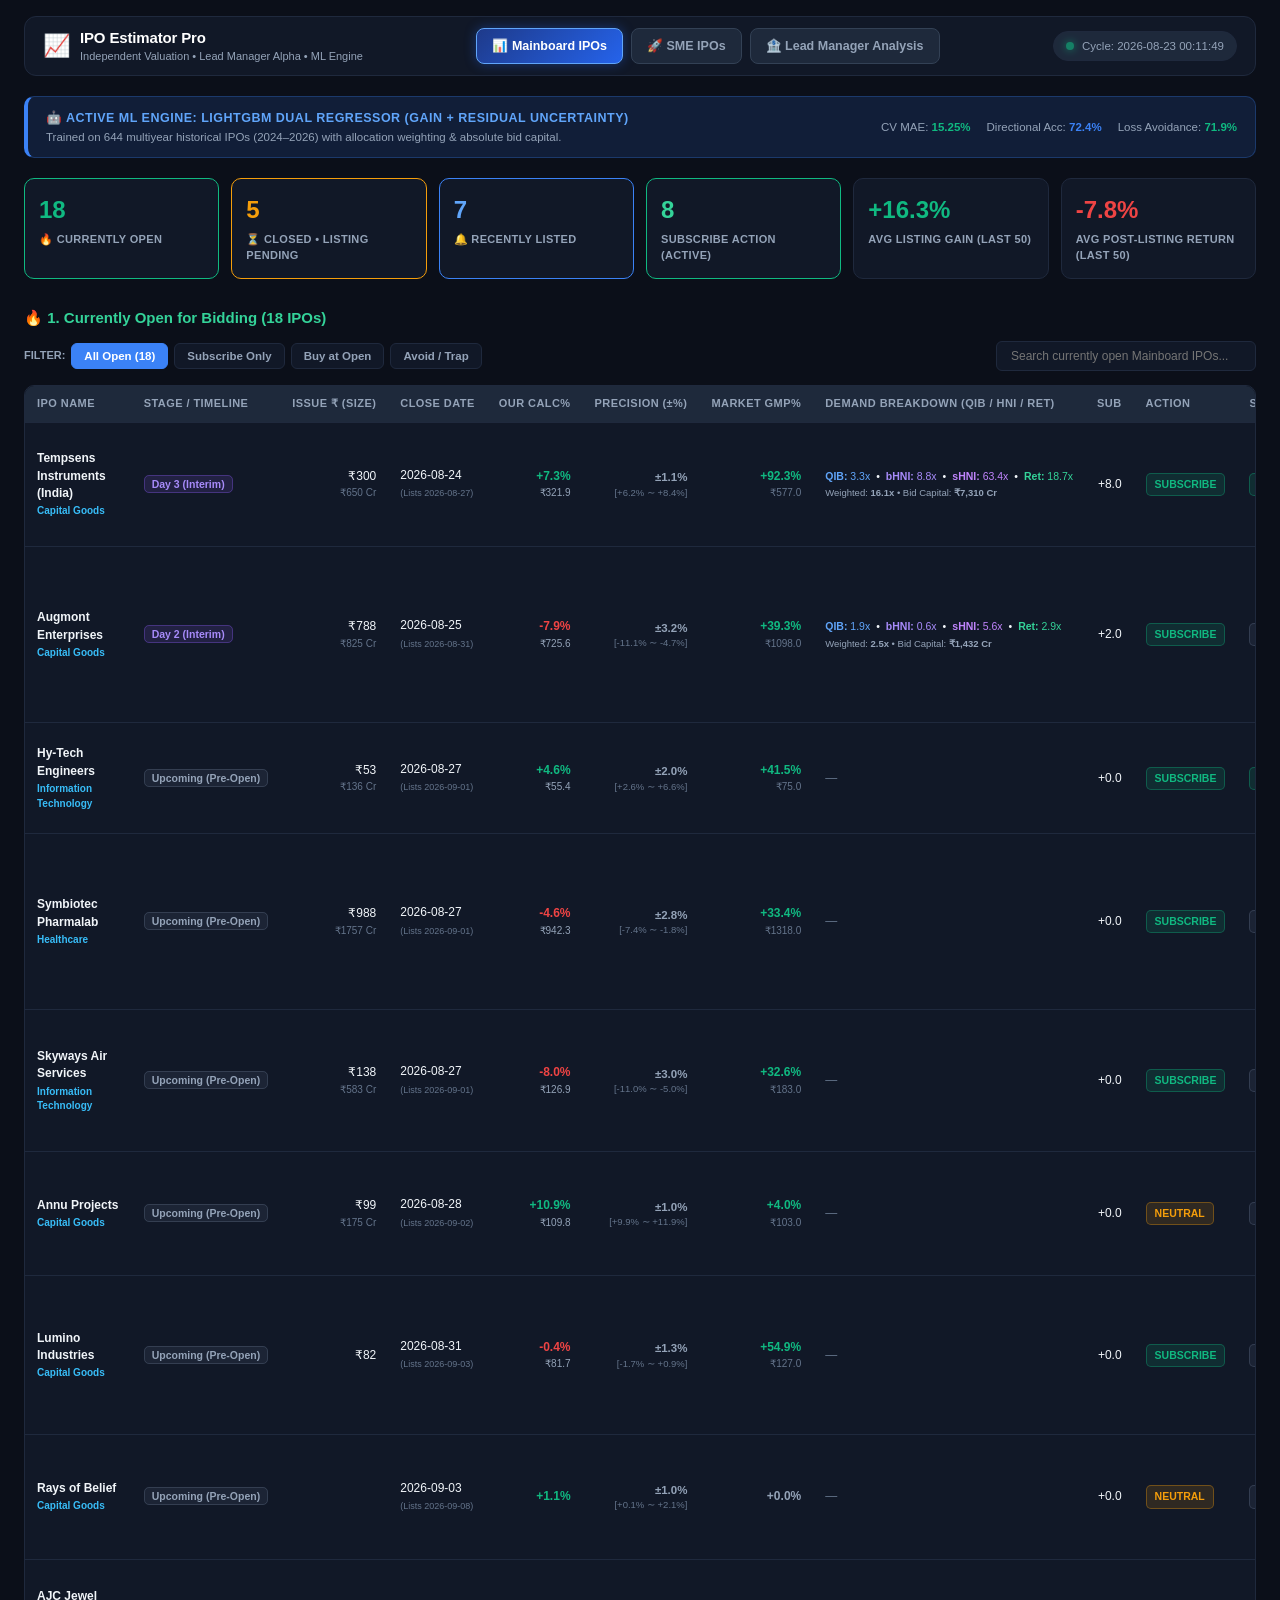
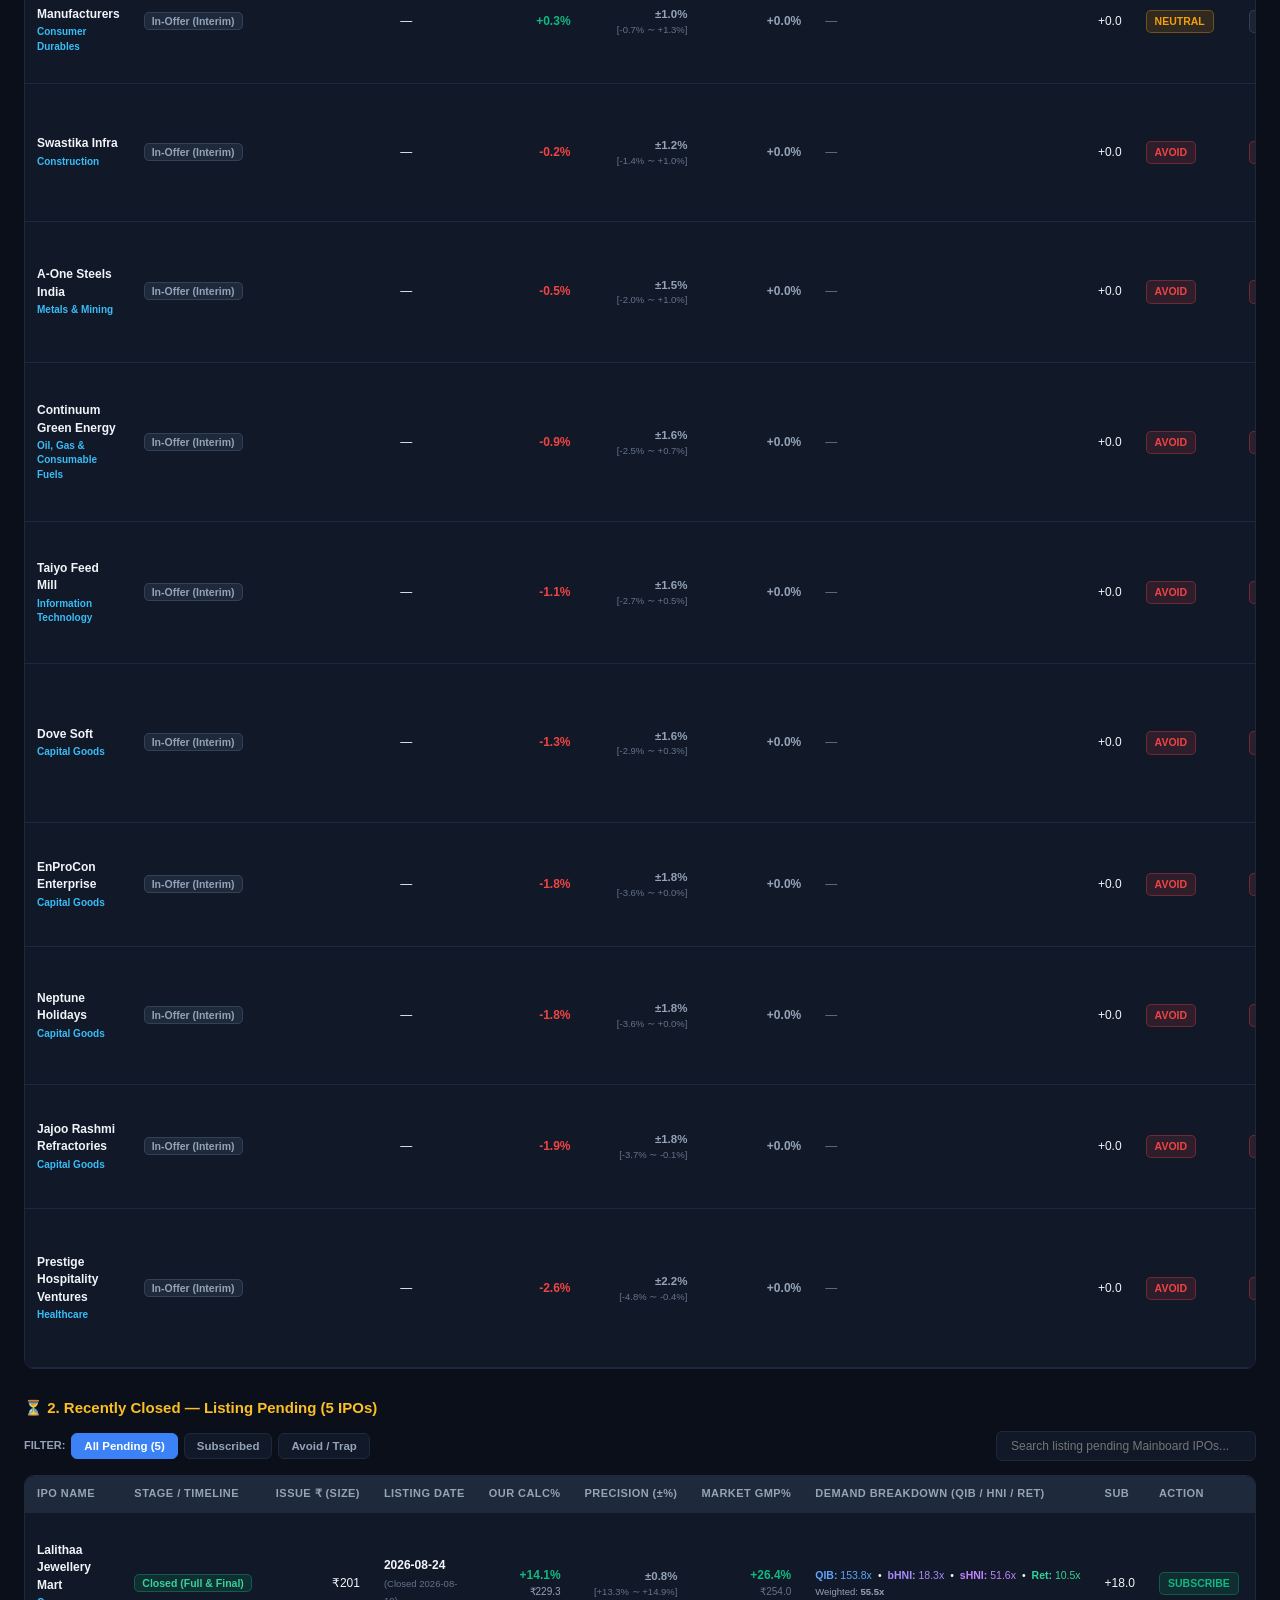
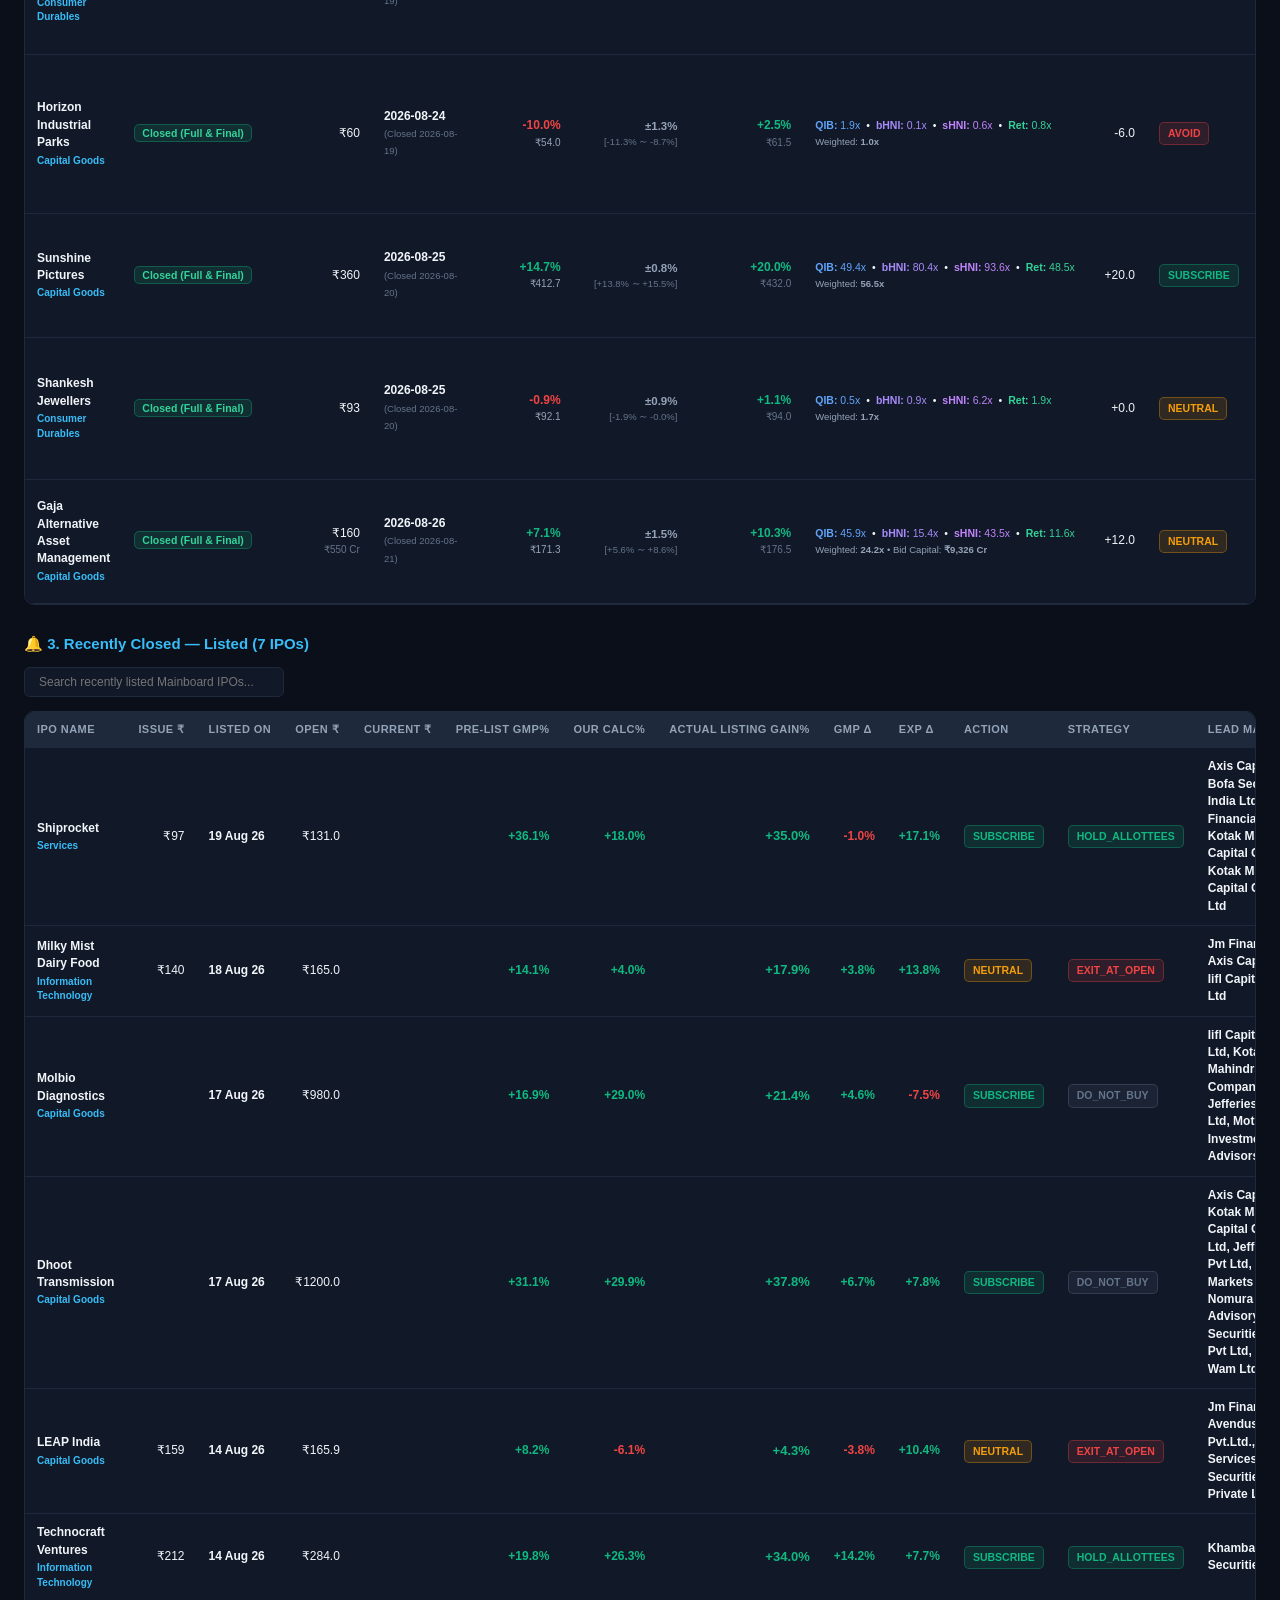
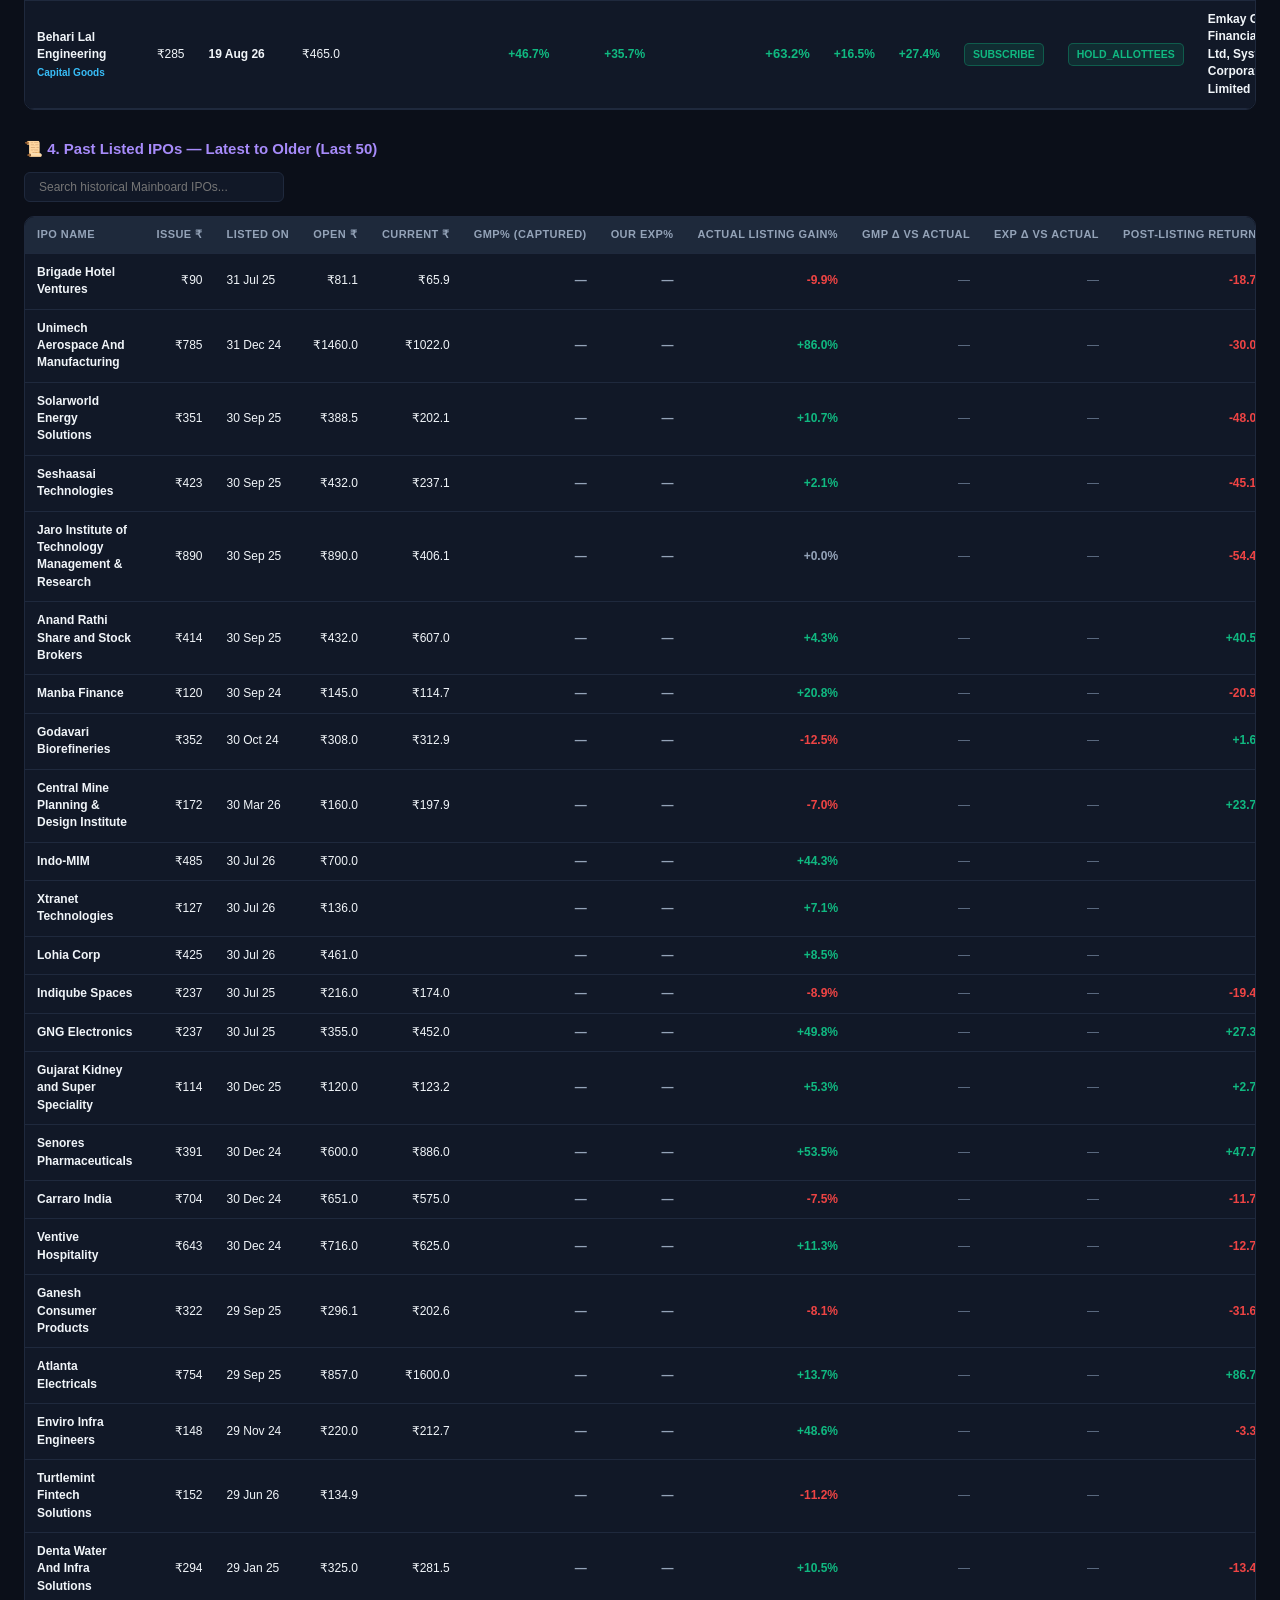
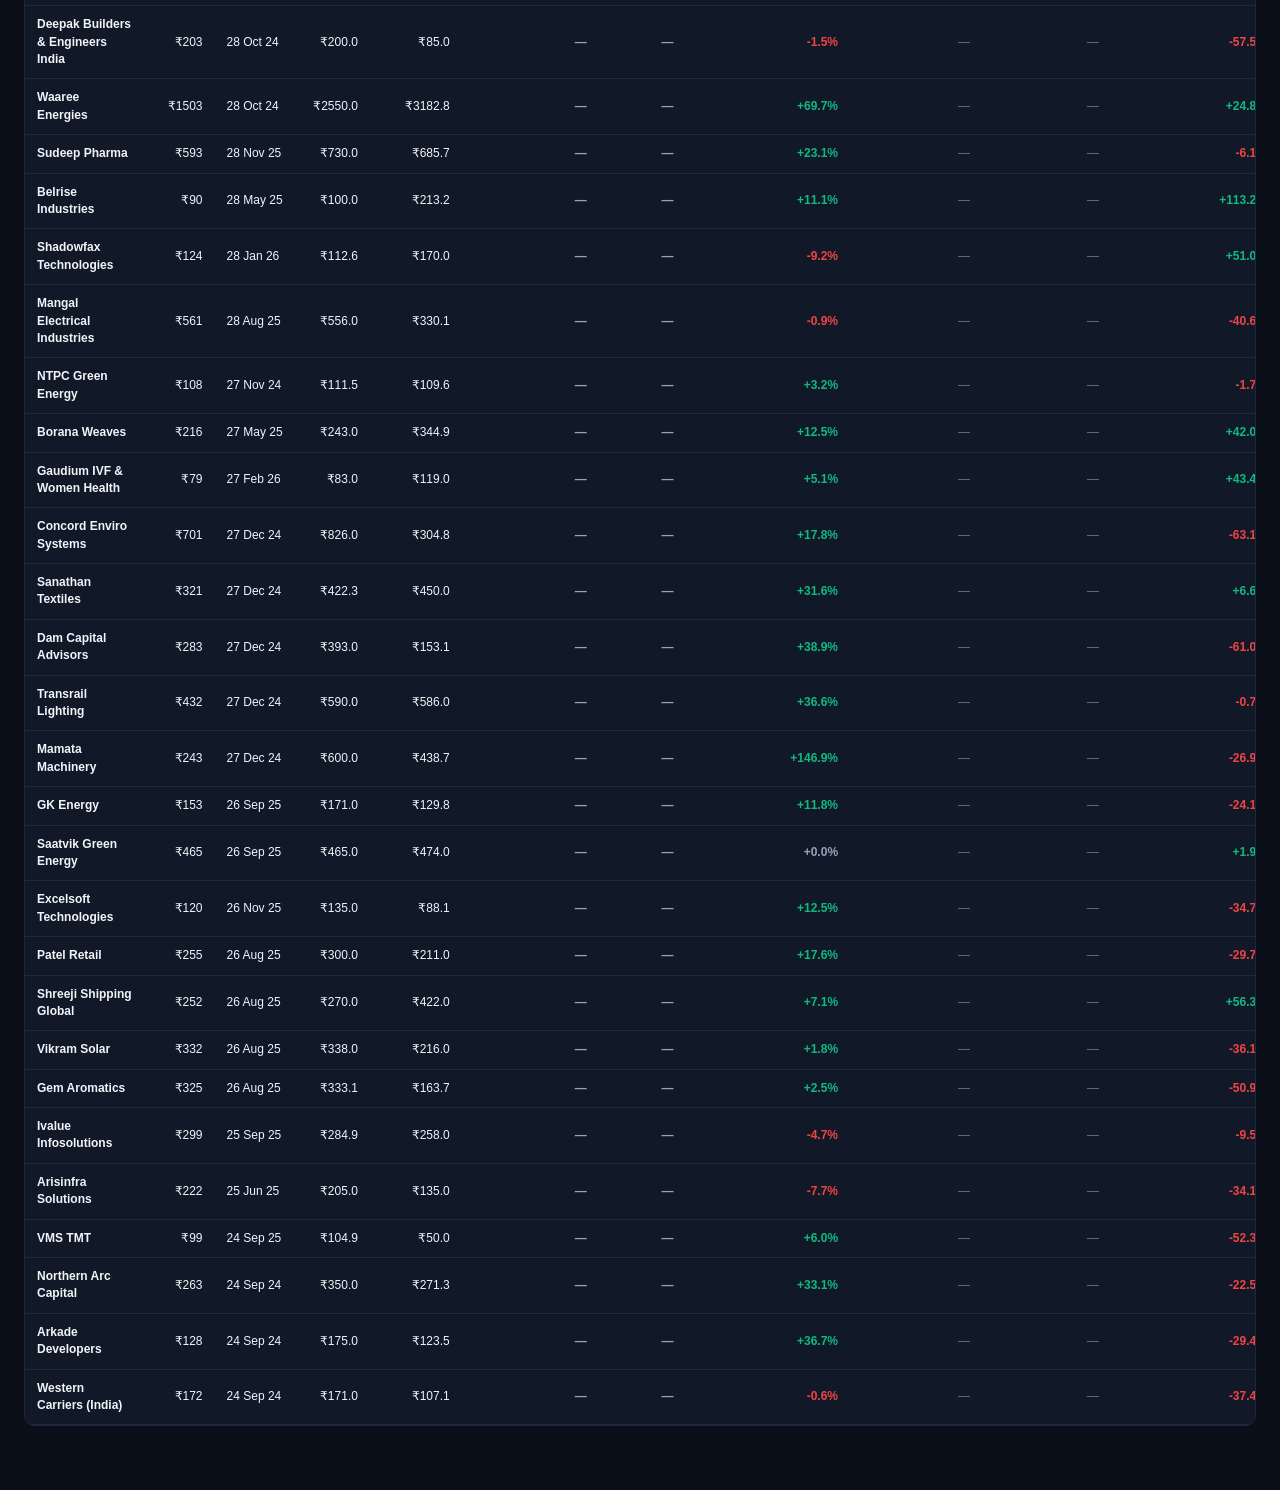
==== index.html @ 4bf1fa82 "Auto-update IPO static site: 2026-08-23 00:11:55" ====
<!DOCTYPE html>
<html lang="en">
<head>
<meta charset="utf-8">
<meta http-equiv="refresh" content="0; url=mainboard.html">
<title>IPO Estimator Pro</title>
<link rel="stylesheet" href="css/styles.css">
</head>
<body style="display:flex;justify-content:center;align-items:center;min-height:80vh;text-align:center;">
  <div class="card" style="padding:30px 40px;max-width:480px;">
    <h2 style="font-size:20px;color:#fff;margin-bottom:10px;">📈 IPO Estimator Pro</h2>
    <p style="color:var(--dim);margin-bottom:20px;font-size:13px;">Redirecting to Mainboard IPOs...</p>
    <a href="mainboard.html" class="nav-tab active" style="display:inline-block;">Go to Mainboard IPOs &rarr;</a>
  </div>
</body>
</html>
---- css/styles.css ----
/* IPO Estimator Pro - Static Design System */
:root {
  --bg: #0b0f19;
  --surface: #111827;
  --surface-2: #1e293b;
  --surface-3: #243048;
  --border: #1f293d;
  --border-light: #334155;
  --text: #f1f5f9;
  --dim: #94a3b8;
  --dim-2: #64748b;
  --green: #10b981;
  --green-glow: #10b98133;
  --red: #ef4444;
  --red-glow: #ef444433;
  --amber: #f59e0b;
  --amber-glow: #f59e0b33;
  --blue: #3b82f6;
  --purple: #8b5cf6;
  --cyan: #06b6d4;
}

* { box-sizing: border-box; margin: 0; padding: 0; }
body {
  font-family: -apple-system, BlinkMacSystemFont, "Segoe UI", Roboto, "Helvetica Neue", Arial, sans-serif;
  background: var(--bg);
  color: var(--text);
  padding: 16px 24px 40px;
  line-height: 1.45;
  font-size: 13px;
}

/* Nav Header */
.main-nav {
  display: flex;
  justify-content: space-between;
  align-items: center;
  background: var(--surface);
  border: 1px solid var(--border);
  border-radius: 12px;
  padding: 10px 18px;
  margin-bottom: 20px;
  flex-wrap: wrap;
  gap: 12px;
}
.nav-brand { display: flex; align-items: center; gap: 10px; }
.brand-icon { font-size: 22px; }
.brand-title { font-size: 15px; font-weight: 800; color: #fff; letter-spacing: -0.01em; }
.brand-sub { font-size: 11px; color: var(--dim); }
.nav-links { display: flex; gap: 8px; }
.nav-tab {
  display: inline-flex;
  align-items: center;
  gap: 6px;
  padding: 8px 15px;
  background: var(--surface-2);
  border: 1px solid var(--border-light);
  border-radius: 8px;
  color: var(--dim);
  text-decoration: none;
  font-size: 12.5px;
  font-weight: 700;
  transition: all 0.15s ease;
}
.nav-tab:hover { background: var(--surface-3); color: #fff; border-color: var(--blue); }
.nav-tab.active {
  background: linear-gradient(135deg, #1e3a8a, #2563eb);
  color: #fff;
  border-color: #60a5fa;
  box-shadow: 0 0 12px rgba(37,99,235,0.4);
}
.nav-meta {
  display: flex;
  align-items: center;
  gap: 8px;
  font-size: 11.5px;
  color: var(--dim);
  background: var(--surface-2);
  padding: 6px 12px;
  border-radius: 20px;
  border: 1px solid var(--border);
}
.pulse-dot {
  width: 8px;
  height: 8px;
  background: var(--green);
  border-radius: 50%;
  box-shadow: 0 0 8px var(--green);
  animation: pulse 2s infinite;
}
@keyframes pulse { 0%, 100% { opacity: 1; } 50% { opacity: 0.4; } }

/* Cards */
.cards {
  display: grid;
  grid-template-columns: repeat(auto-fit, minmax(170px, 1fr));
  gap: 12px;
  margin-bottom: 20px;
}
.card {
  background: var(--surface);
  border: 1px solid var(--border);
  border-radius: 10px;
  padding: 14px;
  transition: transform 0.1s ease;
}
.card:hover { transform: translateY(-2px); }
.card .cnum { font-size: 24px; font-weight: 800; color: #fff; }
.card .clbl { font-size: 11px; color: var(--dim); margin-top: 4px; font-weight: 600; text-transform: uppercase; letter-spacing: 0.03em; }

/* ML Banner */
.ml-banner {
  background: #111e38;
  border: 1px solid #3b82f644;
  border-left: 4px solid var(--blue);
  border-radius: 10px;
  padding: 12px 18px;
  margin-bottom: 20px;
  display: flex;
  justify-content: space-between;
  align-items: center;
  flex-wrap: wrap;
  gap: 12px;
}
.ml-title { font-size: 12.5px; font-weight: 800; color: #60a5fa; letter-spacing: 0.04em; text-transform: uppercase; }
.ml-desc { font-size: 11.5px; color: var(--dim); margin-top: 2px; }
.ml-stats { display: flex; gap: 16px; font-size: 11.5px; }

/* Toolbar & Filters */
.toolbar {
  display: flex;
  justify-content: space-between;
  align-items: center;
  margin-bottom: 14px;
  flex-wrap: wrap;
  gap: 10px;
}
.filter-group { display: flex; align-items: center; gap: 6px; flex-wrap: wrap; }
.pill-filter {
  background: var(--surface);
  border: 1px solid var(--border);
  color: var(--dim);
  padding: 6px 12px;
  border-radius: 6px;
  font-size: 11.5px;
  font-weight: 600;
  cursor: pointer;
  transition: all 0.15s ease;
}
.pill-filter:hover { background: var(--surface-2); color: #fff; border-color: var(--border-light); }
.pill-filter.active { background: var(--blue); color: #fff; border-color: var(--blue); }
.search-box {
  background: var(--surface);
  border: 1px solid var(--border);
  color: #fff;
  padding: 7px 14px;
  border-radius: 6px;
  font-size: 12px;
  min-width: 260px;
  outline: none;
}
.search-box:focus { border-color: var(--blue); }

/* Tables */
.table-container {
  background: var(--surface);
  border: 1px solid var(--border);
  border-radius: 10px;
  overflow-x: auto;
  margin-bottom: 24px;
}
table { width: 100%; border-collapse: collapse; font-size: 12px; text-align: left; }
th {
  background: var(--surface-2);
  color: var(--dim);
  font-size: 11px;
  font-weight: 700;
  text-transform: uppercase;
  letter-spacing: 0.04em;
  padding: 10px 12px;
  border-bottom: 1px solid var(--border);
  white-space: nowrap;
}
td {
  padding: 10px 12px;
  border-bottom: 1px solid var(--border);
  color: var(--text);
  vertical-align: middle;
}
tr:hover td { background: rgba(255,255,255,0.02); }
.num { text-align: right; font-variant-numeric: tabular-nums; }
.dim { color: var(--dim-2); }
.sec-hdr {
  font-size: 15px;
  font-weight: 800;
  color: #fff;
  margin: 28px 0 12px;
  display: flex;
  align-items: center;
  gap: 8px;
}

/* Badges */
.badge-rec, .badge-strat {
  display: inline-block;
  padding: 3px 8px;
  border-radius: 5px;
  font-size: 10.5px;
  font-weight: 700;
  white-space: nowrap;
}
.badge-tier {
  display: inline-block;
  padding: 3px 8px;
  border-radius: 5px;
  font-size: 10.5px;
  font-weight: 700;
}
.badge-tier.tier1 { background: #10b98122; color: #34d399; border: 1px solid #10b98155; }
.badge-tier.tier2 { background: #3b82f622; color: #60a5fa; border: 1px solid #3b82f655; }
.badge-tier.tier3 { background: #f59e0b22; color: #fbbf24; border: 1px solid #f59e0b55; }
.badge-tier.tier4 { background: #ef444422; color: #f87171; border: 1px solid #ef444455; }

/* Lead Manager Card Styles */
.lm-card {
  background: var(--surface);
  border: 1px solid var(--border);
  border-radius: 12px;
  padding: 18px;
  margin-bottom: 18px;
  transition: all 0.2s ease;
}
.lm-card:hover { border-color: var(--border-light); }
.lm-card.is-open {
  border: 1px solid #10b98188;
  box-shadow: 0 0 16px rgba(16,185,129,0.12);
  background: linear-gradient(180deg, #11231f 0%, var(--surface) 80px);
}
.lm-card.is-recent {
  border: 1px solid #f59e0b66;
  box-shadow: 0 0 14px rgba(245,158,11,0.08);
  background: linear-gradient(180deg, #221c11 0%, var(--surface) 80px);
}

.lm-card-header {
  border-bottom: 1px solid var(--border);
  padding-bottom: 14px;
  margin-bottom: 14px;
}
.lm-title-row {
  display: flex;
  align-items: center;
  gap: 10px;
  flex-wrap: wrap;
  margin-bottom: 10px;
}
.lm-rank {
  font-size: 11px;
  font-weight: 800;
  color: var(--dim);
  background: var(--surface-2);
  padding: 3px 7px;
  border-radius: 4px;
  border: 1px solid var(--border-light);
}
.lm-name {
  font-size: 16px;
  font-weight: 800;
  color: #fff;
}
.status-badge-open {
  background: #10b98122;
  color: #34d399;
  border: 1px solid #10b98188;
  padding: 3px 9px;
  border-radius: 6px;
  font-size: 11px;
  font-weight: 800;
  display: inline-flex;
  align-items: center;
  gap: 5px;
}
.status-badge-closed {
  background: #f59e0b22;
  color: #fbbf24;
  border: 1px solid #f59e0b88;
  padding: 3px 9px;
  border-radius: 6px;
  font-size: 11px;
  font-weight: 800;
  display: inline-flex;
  align-items: center;
  gap: 5px;
}
.status-badge-other {
  background: var(--surface-2);
  color: var(--dim);
  border: 1px solid var(--border);
  padding: 3px 8px;
  border-radius: 5px;
  font-size: 10.5px;
  font-weight: 600;
}

.lm-overall-kpis {
  display: flex;
  gap: 18px;
  flex-wrap: wrap;
  font-size: 12px;
  background: var(--surface-2);
  padding: 8px 14px;
  border-radius: 8px;
  border: 1px solid var(--border);
}
.kpi-item { display: flex; align-items: center; gap: 5px; }
.kpi-l { color: var(--dim); font-size: 11px; font-weight: 600; }
.kpi-v { font-weight: 800; font-size: 12.5px; }

.live-deals-banner {
  margin-top: 10px;
  padding: 8px 12px;
  border-radius: 6px;
  font-size: 11.5px;
  display: flex;
  align-items: center;
  gap: 8px;
  flex-wrap: wrap;
}
.live-deals-banner.open-banner {
  background: rgba(16,185,129,0.12);
  border: 1px solid rgba(16,185,129,0.35);
  color: #a7f3d0;
}
.live-deals-banner.closed-banner {
  background: rgba(245,158,11,0.1);
  border: 1px solid rgba(245,158,11,0.3);
  color: #fde68a;
}
.deal-chip {
  background: rgba(0,0,0,0.35);
  padding: 2px 8px;
  border-radius: 4px;
  font-size: 11px;
  font-weight: 700;
  display: inline-flex;
  align-items: center;
  gap: 5px;
}

/* 2-Column Split */
.lm-columns-grid {
  display: grid;
  grid-template-columns: 1fr 1fr;
  gap: 16px;
}
@media (max-width: 900px) {
  .lm-columns-grid { grid-template-columns: 1fr; }
}
.lm-col {
  background: var(--surface-2);
  border: 1px solid var(--border);
  border-radius: 8px;
  padding: 12px 14px;
}
.col-head {
  display: flex;
  justify-content: space-between;
  align-items: center;
  margin-bottom: 12px;
  padding-bottom: 8px;
  border-bottom: 1px solid var(--border);
  flex-wrap: wrap;
  gap: 8px;
}
.col-badge {
  padding: 3px 8px;
  border-radius: 5px;
  font-size: 11.5px;
  font-weight: 800;
}
.col-badge.mb { background: #3b82f622; color: #60a5fa; border: 1px solid #3b82f655; }
.col-badge.sme { background: #8b5cf622; color: #a78bfa; border: 1px solid #8b5cf655; }
.col-sub-stats { font-size: 11px; color: var(--dim); display: flex; gap: 8px; }

.box-title {
  font-size: 11px;
  font-weight: 700;
  color: var(--dim);
  text-transform: uppercase;
  letter-spacing: 0.04em;
  margin-bottom: 6px;
}
.year-breakdown-box { margin-bottom: 14px; }
.mini-table { width: 100%; border-collapse: collapse; font-size: 11px; }
.mini-table th { background: rgba(0,0,0,0.25); padding: 5px 8px; font-size: 10px; }
.mini-table td { padding: 5px 8px; border-bottom: 1px solid rgba(255,255,255,0.05); }

.lm-card-footer {
  margin-top: 14px;
  display: flex;
  justify-content: flex-end;
}
.btn-inspect {
  background: var(--surface-3);
  border: 1px solid var(--border-light);
  color: #fff;
  padding: 6px 14px;
  border-radius: 6px;
  font-size: 11px;
  font-weight: 700;
  cursor: pointer;
  transition: all 0.15s ease;
}
.btn-inspect:hover { background: var(--blue); border-color: var(--blue); }

/* Modal */
.modal {
  display: none;
  position: fixed;
  top: 0; left: 0; width: 100%; height: 100%;
  background: rgba(0,0,0,0.85);
  backdrop-filter: blur(4px);
  z-index: 9999;
  justify-content: center;
  align-items: center;
  padding: 20px;
}
.modal-content {
  background: var(--surface);
  border: 1px solid var(--border-light);
  border-radius: 12px;
  width: 100%;
  max-width: 800px;
  max-height: 85vh;
  display: flex;
  flex-direction: column;
  overflow: hidden;
}
.modal-header {
  display: flex;
  justify-content: space-between;
  align-items: center;
  padding: 14px 18px;
  background: var(--surface-2);
  border-bottom: 1px solid var(--border);
}
.modal-body {
  padding: 16px 18px;
  overflow-y: auto;
}
.btn-close {
  background: transparent;
  border: none;
  color: var(--dim);
  font-size: 20px;
  font-weight: 800;
  cursor: pointer;
}
.btn-close:hover { color: #fff; }
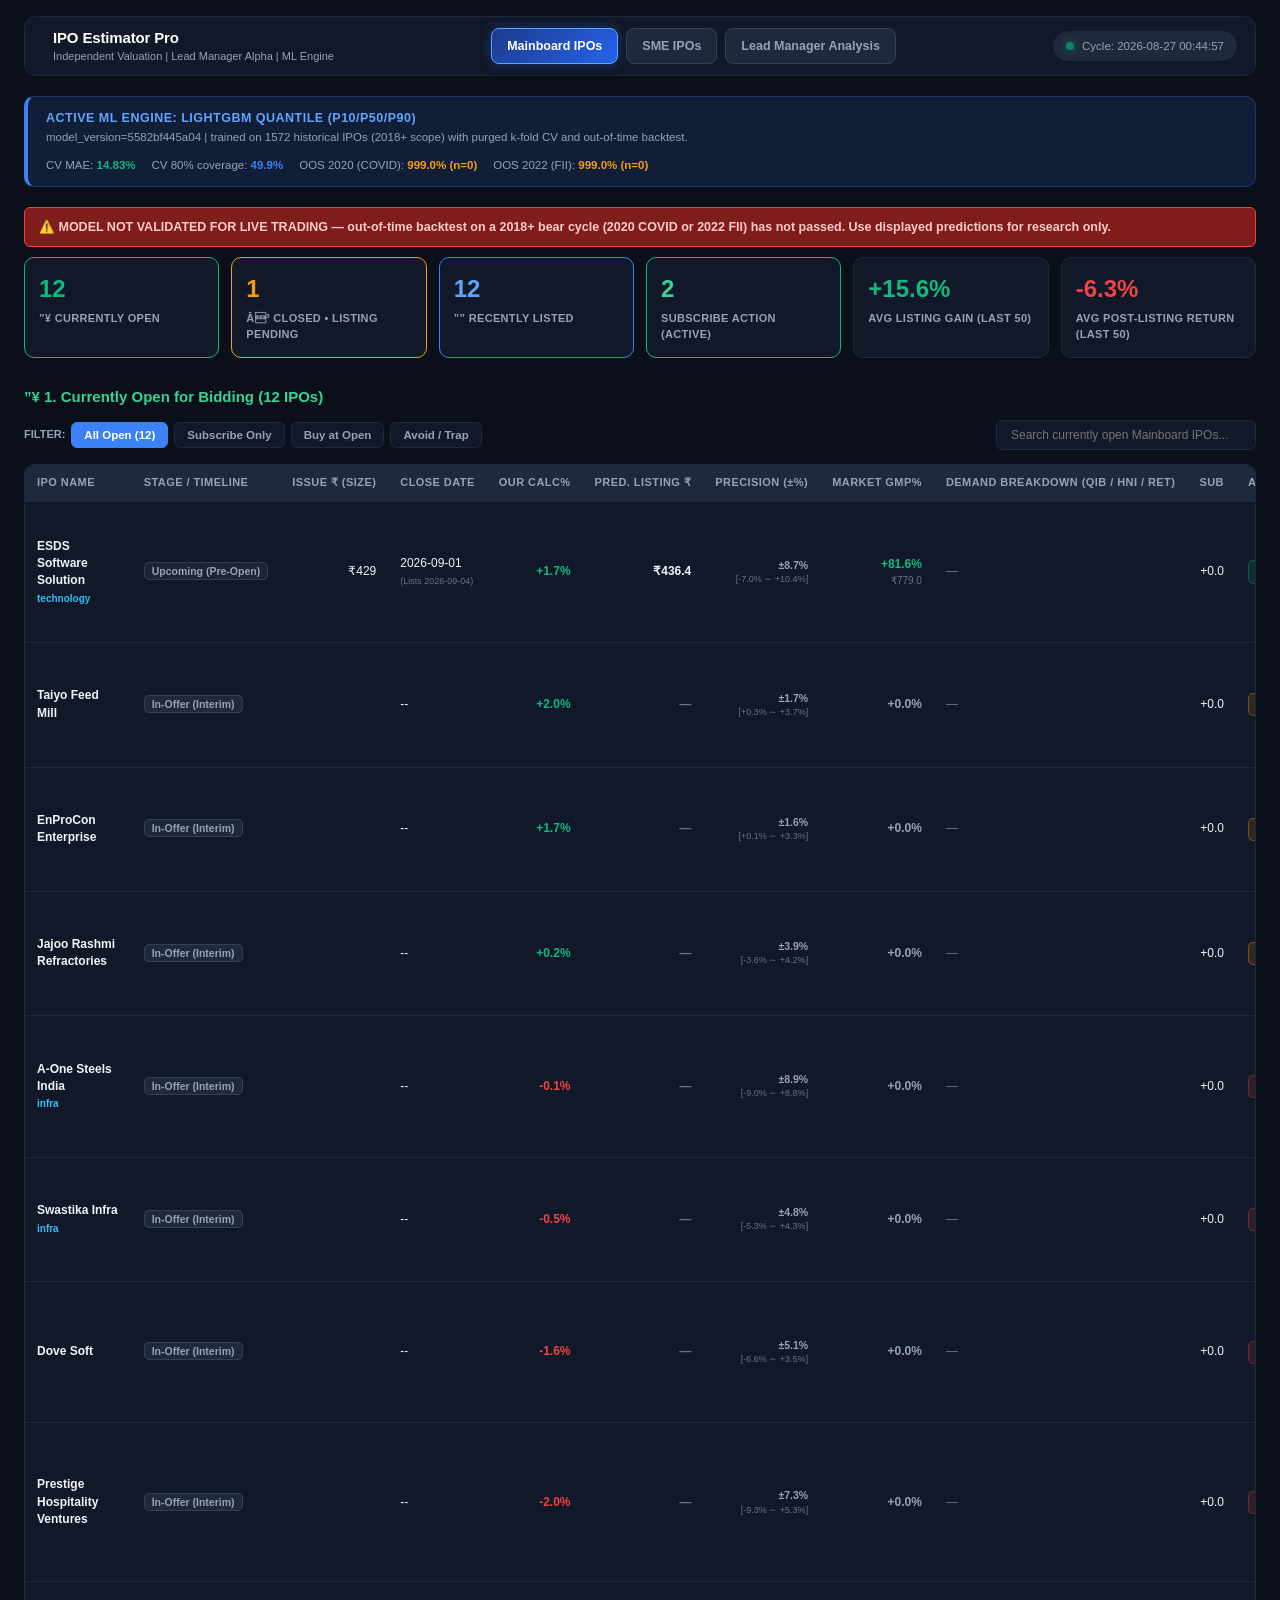
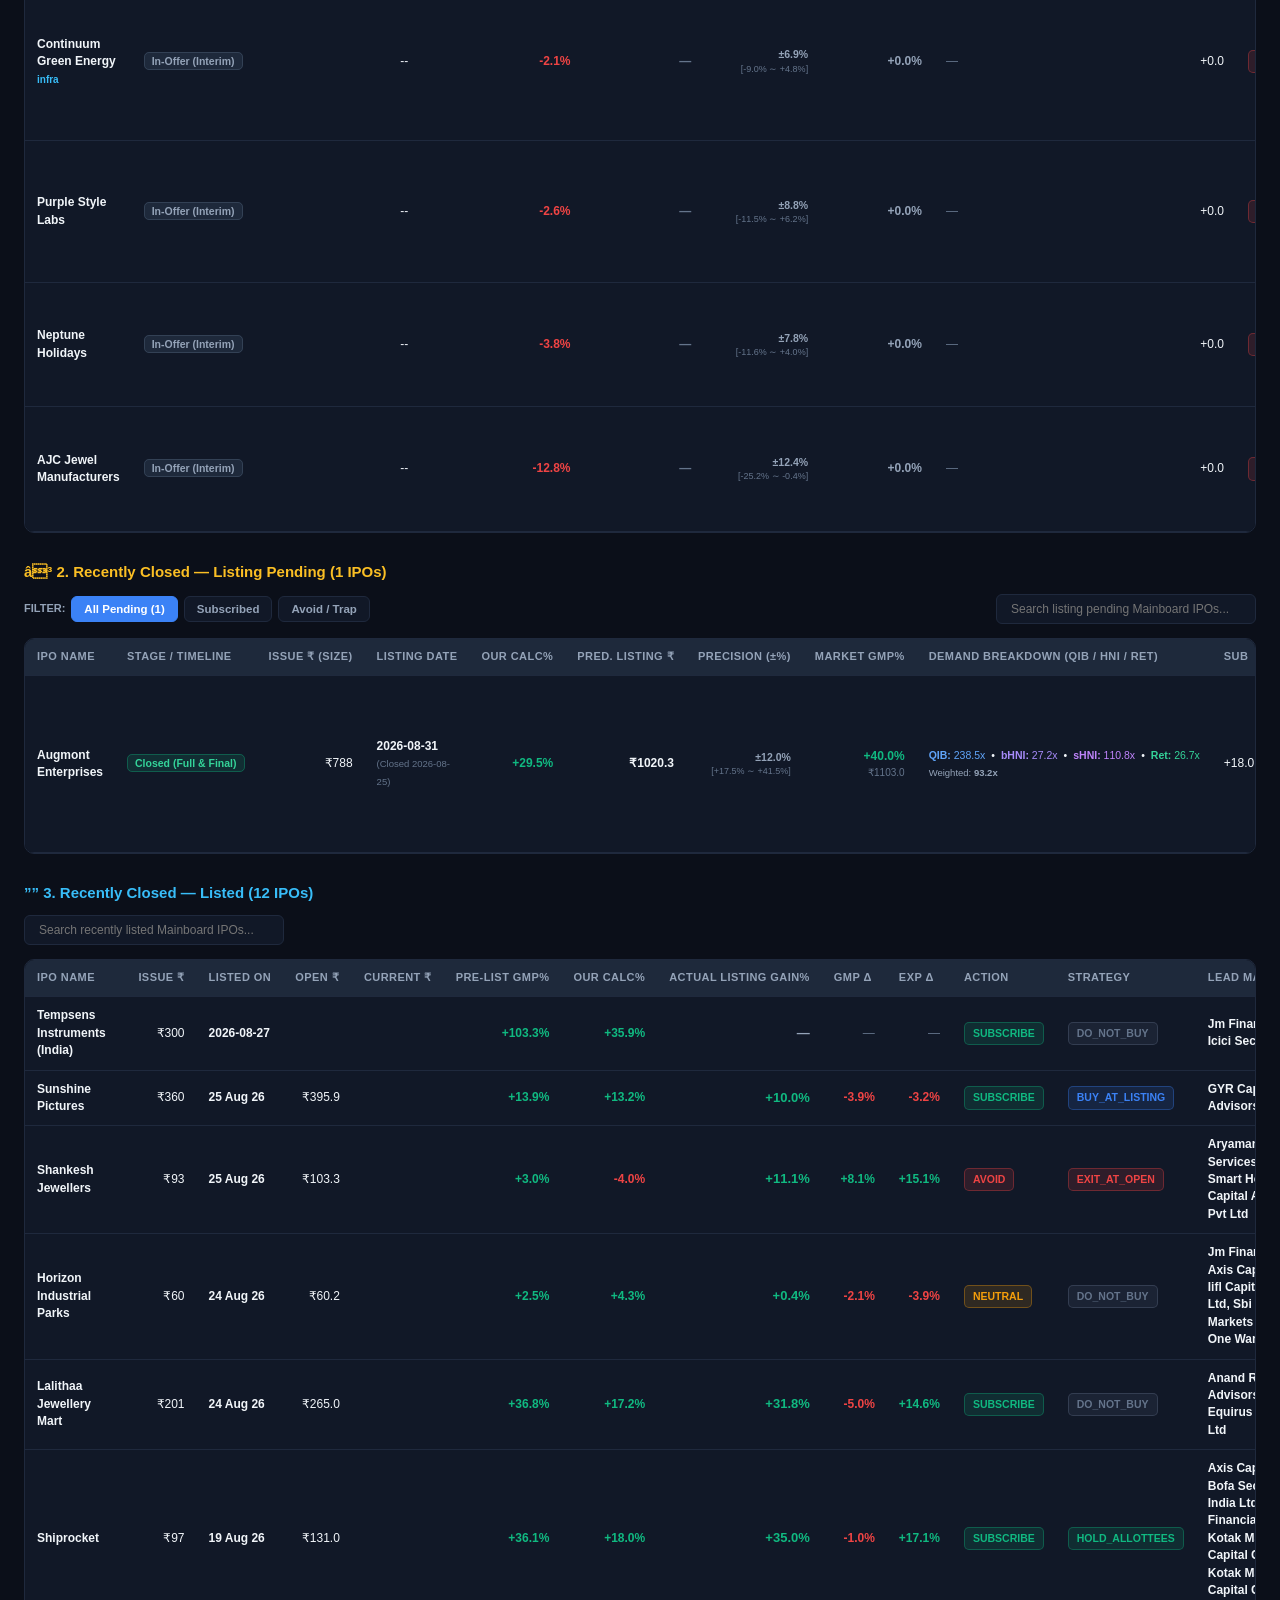
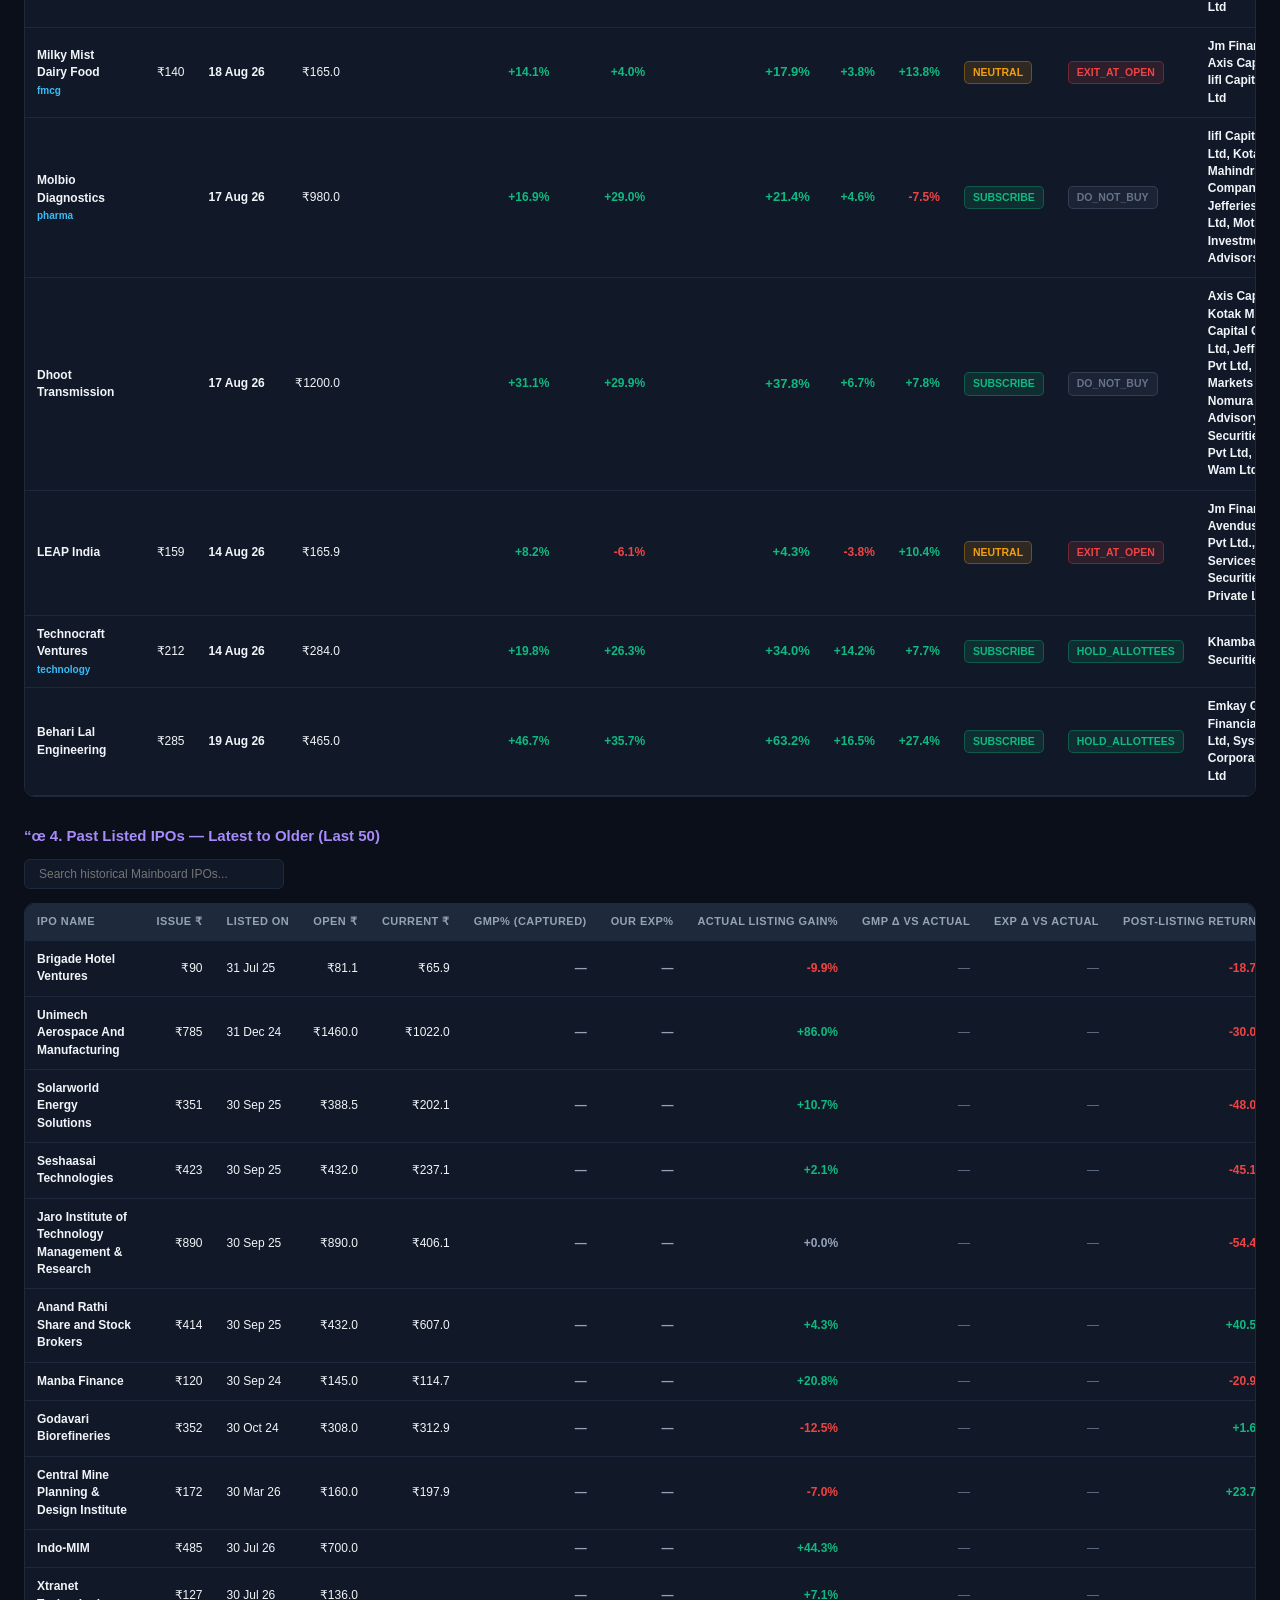
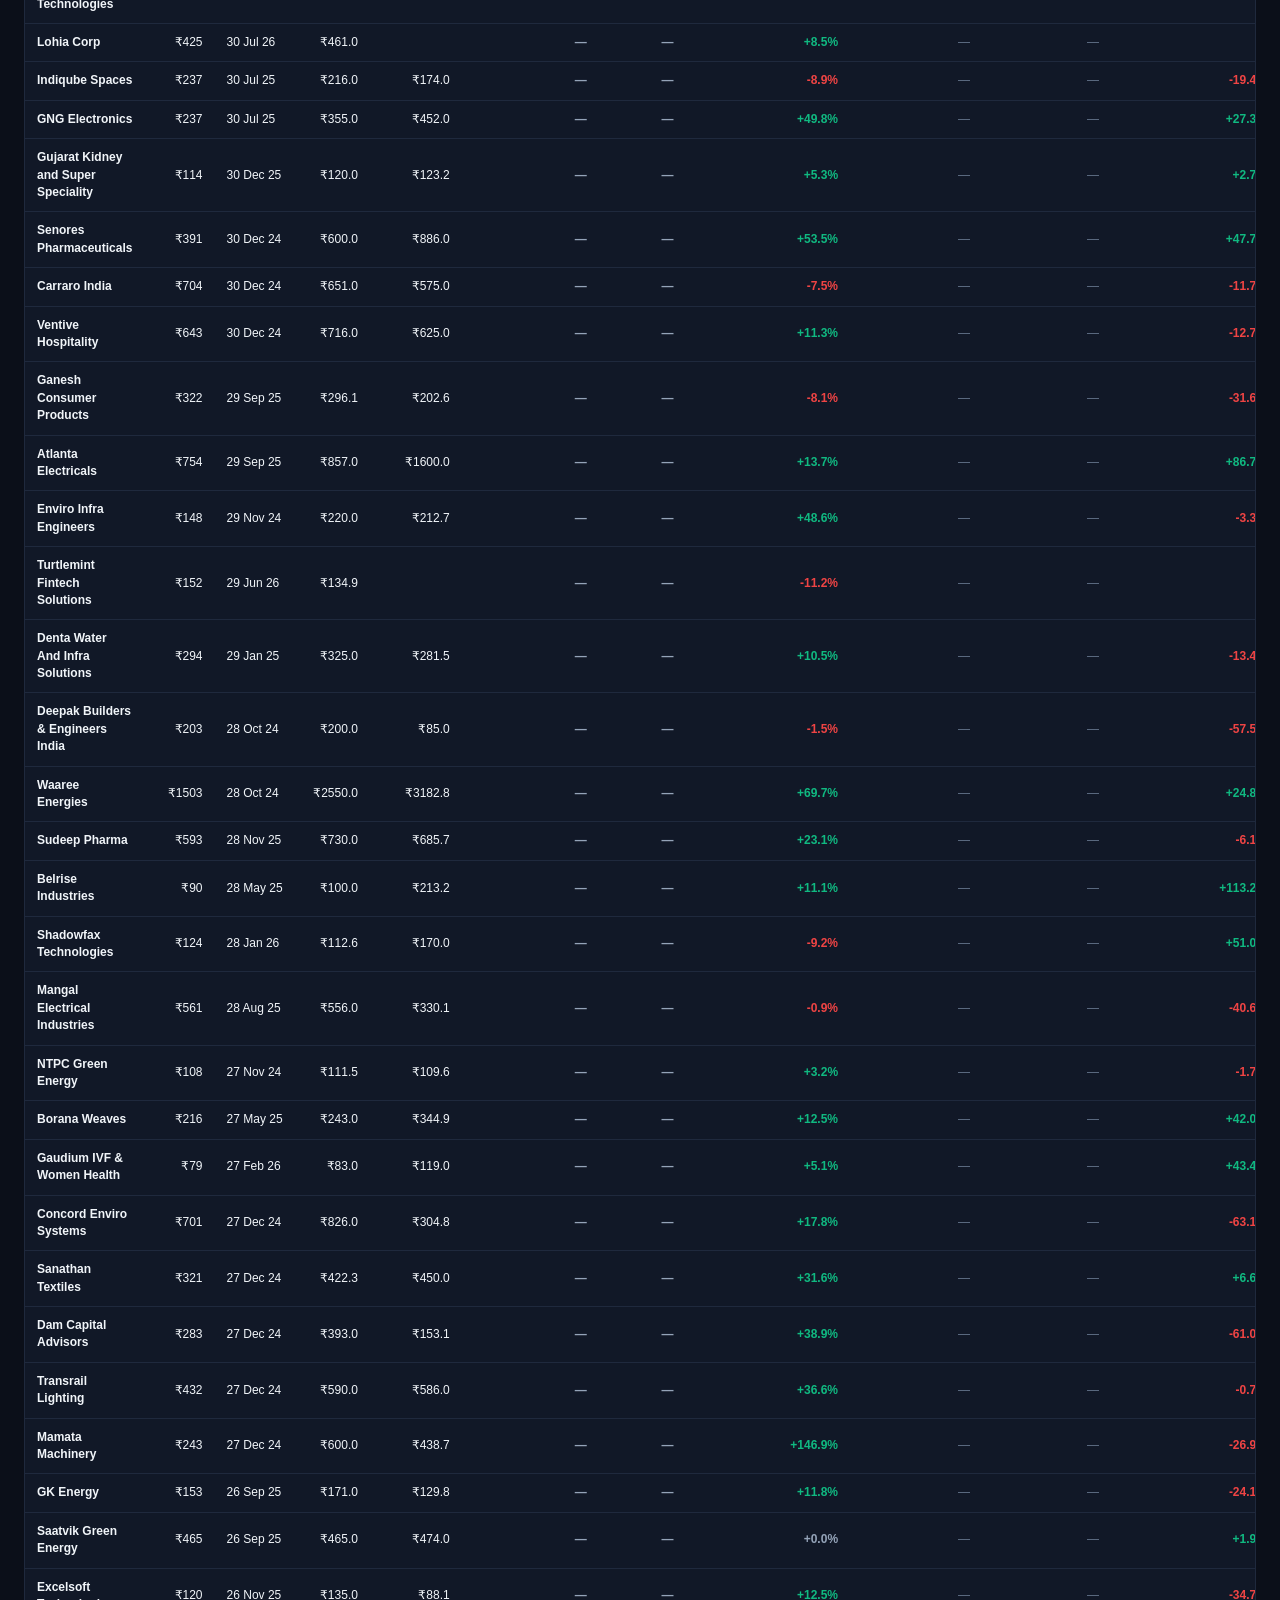
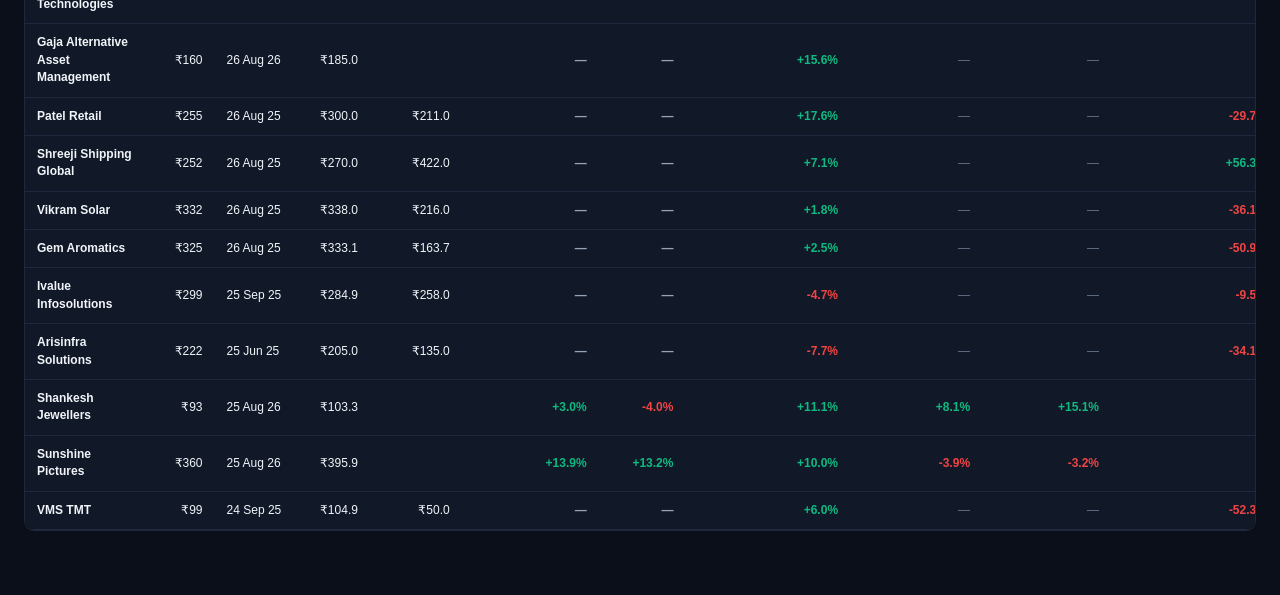
==== commit f04f2b29: "Auto-update IPO static site: 2026-08-27 00:44:58" ====
--- a/index.html
+++ b/index.html
@@ -8,7 +8,7 @@
 </head>
 <body style="display:flex;justify-content:center;align-items:center;min-height:80vh;text-align:center;">
   <div class="card" style="padding:30px 40px;max-width:480px;">
-    <h2 style="font-size:20px;color:#fff;margin-bottom:10px;">📈 IPO Estimator Pro</h2>
+    <h2 style="font-size:20px;color:#fff;margin-bottom:10px;"> IPO Estimator Pro</h2>
     <p style="color:var(--dim);margin-bottom:20px;font-size:13px;">Redirecting to Mainboard IPOs...</p>
     <a href="mainboard.html" class="nav-tab active" style="display:inline-block;">Go to Mainboard IPOs &rarr;</a>
   </div>
